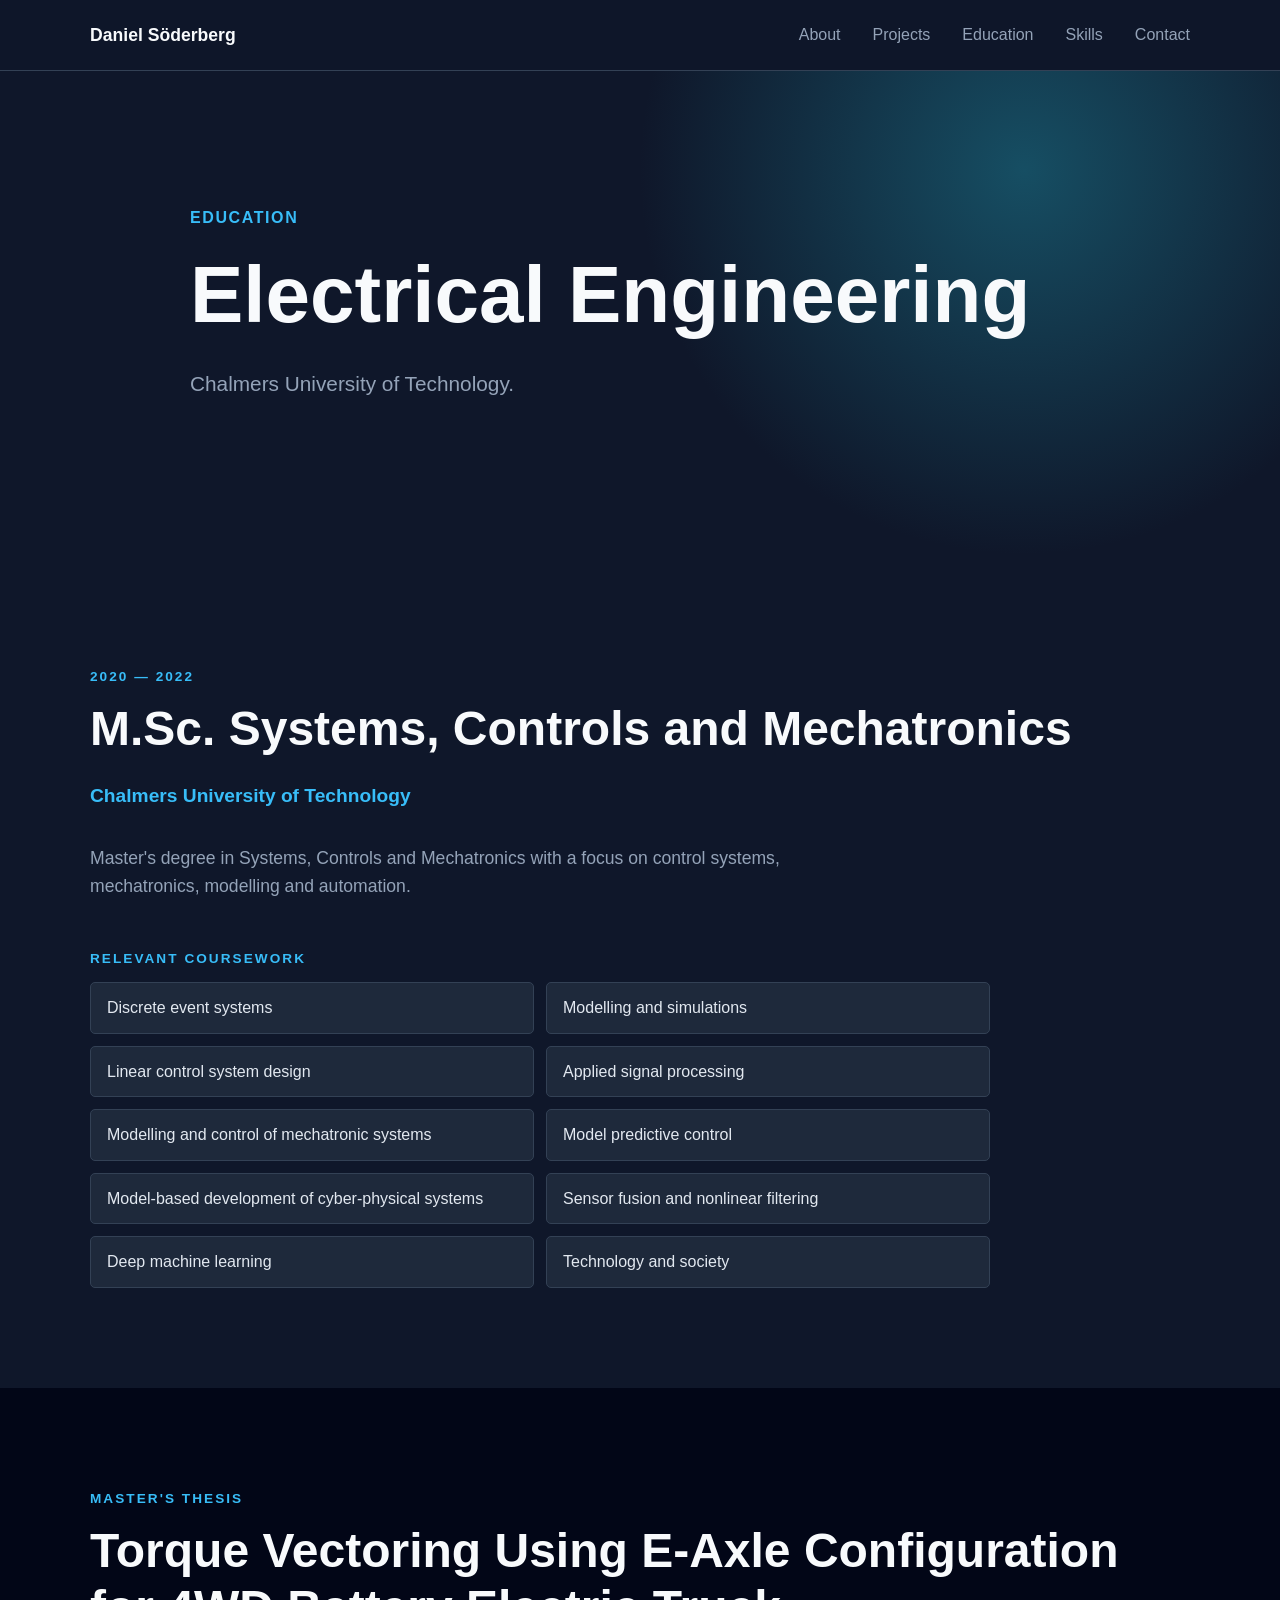
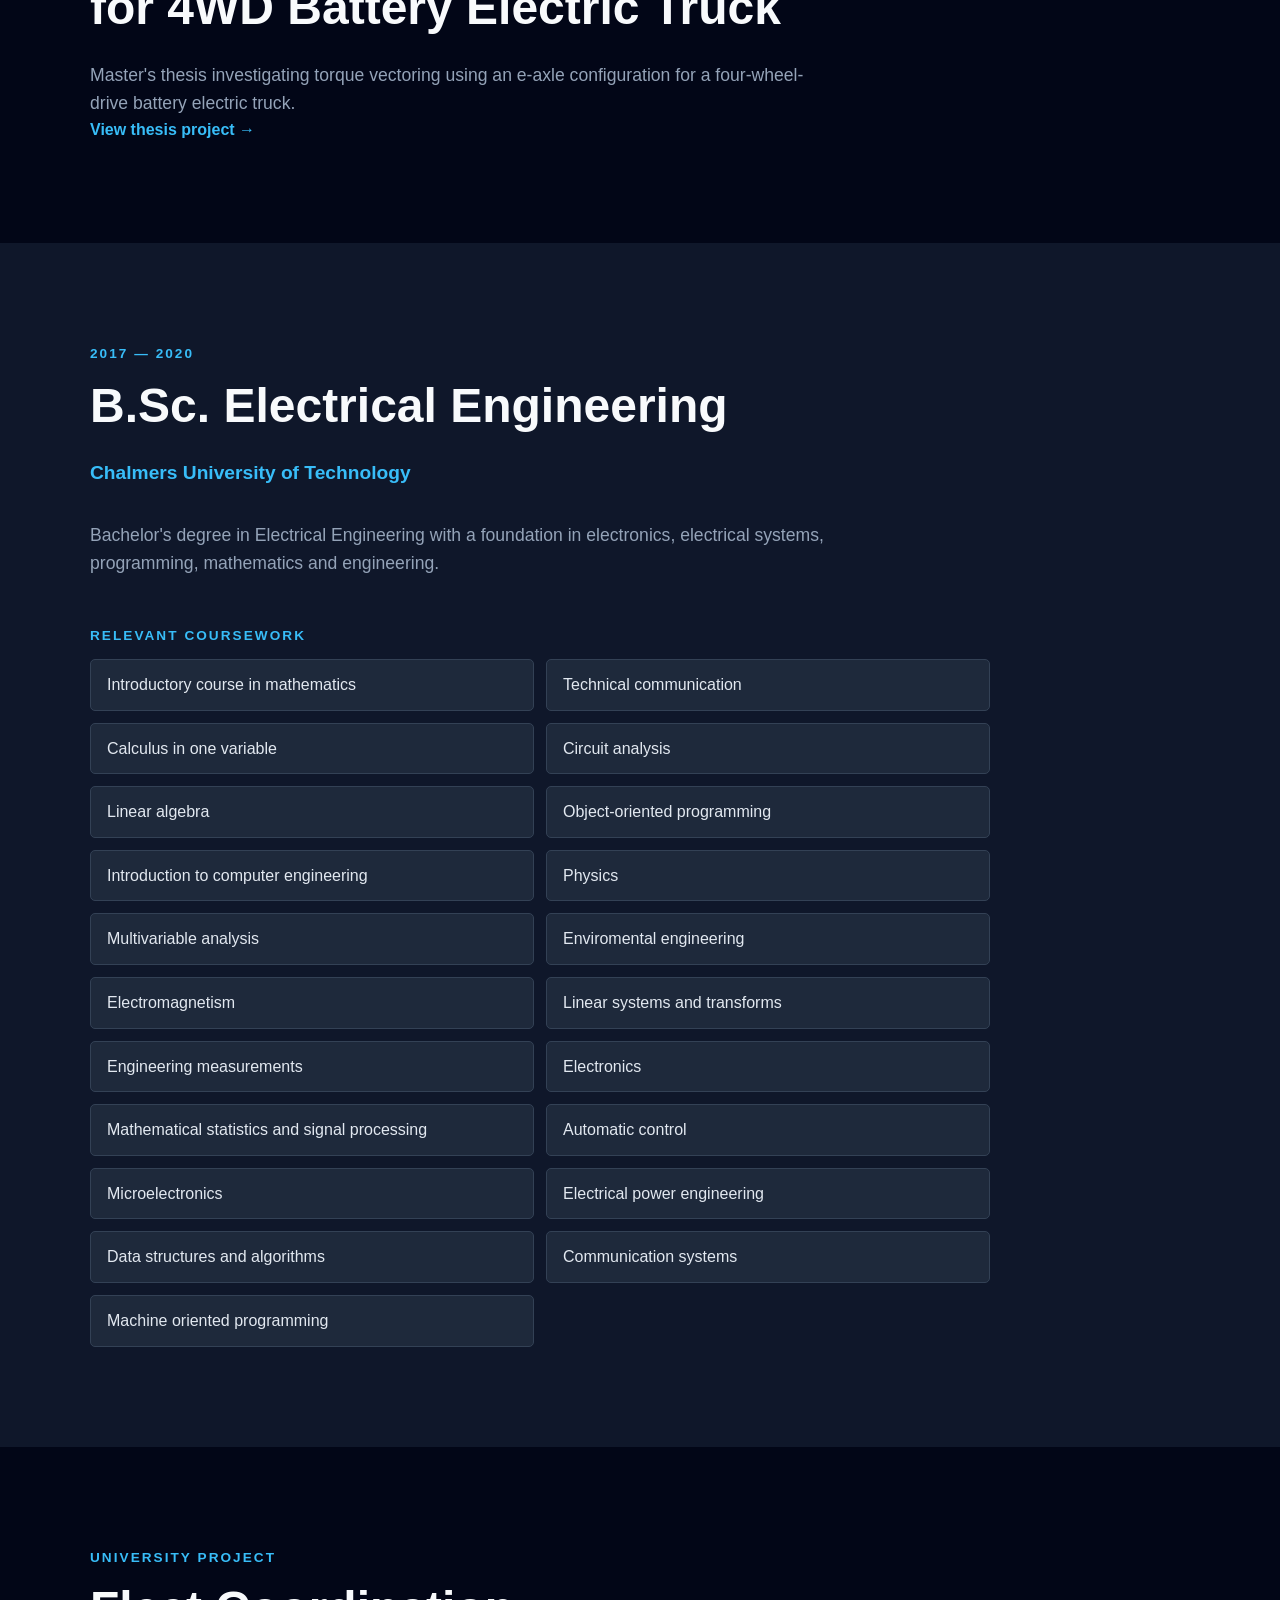
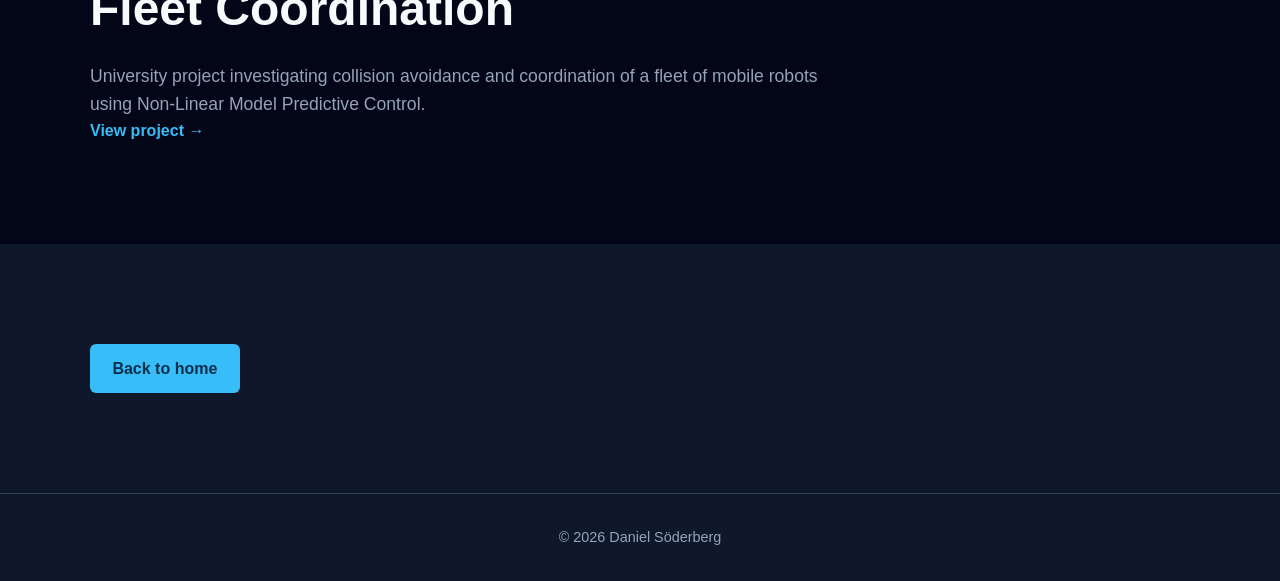
==== education/index.html @ ce2c52f7 "Added education" ====
<!DOCTYPE html>
<html lang="en">

<head>

    <meta charset="UTF-8">

    <meta
        name="viewport"
        content="width=device-width, initial-scale=1.0"
    >

    <title>Education | Daniel Söderberg</title>

    <meta
        name="description"
        content="Education and relevant coursework of Daniel Söderberg."
    >

    <link
        rel="stylesheet"
        href="../css/style.css"
    >

</head>


<body>

    <!-- Navigation -->

    <header class="site-header">

        <nav class="navbar container">

            <a href="../" class="logo">
                Daniel Söderberg
            </a>

            <ul class="nav-links">

                <li>
                    <a href="../#about">
                        About
                    </a>
                </li>

                <li>
                    <a href="../#projects">
                        Projects
                    </a>
                </li>

                <li>
                    <a href="../#education">
                        Education
                    </a>
                </li>

                <li>
                    <a href="../#skills">
                        Skills
                    </a>
                </li>

                <li>
                    <a href="../#contact">
                        Contact
                    </a>
                </li>

            </ul>

        </nav>

    </header>


    <main>

        <!-- Education Header -->

        <section class="hero project-hero">

            <div class="container hero-content">

                <p class="eyebrow">
                    Education
                </p>

                <h1>
                    Electrical Engineering
                </h1>

                <p class="hero-description">
                    Chalmers University of Technology.
                </p>

            </div>

        </section>


        <!-- Master's Degree -->

        <section class="section">

            <div class="container">

                <p class="section-label">
                    2020 — 2022
                </p>

                <h2>
                    M.Sc. Systems, Controls and Mechatronics
                </h2>

                <p class="education-school-large">
                    Chalmers University of Technology
                </p>

                <div class="education-description">

                    <p>
                        Master's degree in Systems, Controls and
                        Mechatronics with a focus on control systems,
                        mechatronics, modelling and automation.
                    </p>

                </div>


                <div class="course-section">

                    <p class="section-label">
                        Relevant coursework
                    </p>

                    <ul class="course-list">

                        <li>Discrete event systems</li>
                        <li>Modelling and simulations</li>
                        <li>Linear control system design</li>
                        <li>Applied signal processing</li>
                        <li>Modelling and control of mechatronic systems</li>
                        <li>Model predictive control</li>
                        <li>Model-based development of cyber-physical systems</li>
                        <li>Sensor fusion and nonlinear filtering</li>
                        <li>Deep machine learning</li>
                        <li>Technology and society</li>

                    </ul>

                </div>

            </div>

        </section>


        <!-- Master's Thesis -->

        <section class="section section-dark">

            <div class="container">

                <p class="section-label">
                    Master's Thesis
                </p>

                <h2>
                    Torque Vectoring Using E-Axle Configuration
                    for 4WD Battery Electric Truck
                </h2>

                <div class="about-content">

                    <p>
                        Master's thesis investigating torque vectoring
                        using an e-axle configuration for a four-wheel-drive
                        battery electric truck.
                    </p>

                </div>

                <a
                    href="../projects/master-thesis/"
                    class="project-link"
                >
                    View thesis project →
                </a>

            </div>

        </section>


        <!-- Bachelor's Degree -->

        <section class="section">

            <div class="container">

                <p class="section-label">
                    2017 — 2020
                </p>

                <h2>
                    B.Sc. Electrical Engineering
                </h2>

                <p class="education-school-large">
                    Chalmers University of Technology
                </p>

                <div class="education-description">

                    <p>
                        Bachelor's degree in Electrical Engineering with
                        a foundation in electronics, electrical systems,
                        programming, mathematics and engineering.
                    </p>

                </div>


                <div class="course-section">

                    <p class="section-label">
                        Relevant coursework
                    </p>

                    <ul class="course-list">

                        <li>Introductory course in mathematics</li>
                        <li>Technical communication</li>
                        <li>Calculus in one variable</li>
                        <li>Circuit analysis</li>
                        <li>Linear algebra</li>
                        <li>Object-oriented programming</li>
                        <li>Introduction to computer engineering</li>
                        <li>Physics</li>
                        <li>Multivariable analysis</li>
                        <li>Enviromental engineering</li>
                        <li>Electromagnetism</li>
                        <li>Linear systems and transforms</li>
                        <li>Engineering measurements</li>
                        <li>Electronics</li>
                        <li>Mathematical statistics and signal processing</li>
                        <li>Automatic control</li>
                        <li>Microelectronics</li>
                        <li>Electrical power engineering</li>
                        <li>Data structures and algorithms</li>
                        <li>Communication systems</li>
                        <li>Machine oriented programming</li>

                    </ul>

                </div>

            </div>

        </section>


        <!-- University Project -->

        <section class="section section-dark">

            <div class="container">

                <p class="section-label">
                    University Project
                </p>

                <h2>
                    Fleet Coordination
                </h2>

                <div class="about-content">

                    <p>
                        University project investigating collision
                        avoidance and coordination of a fleet of mobile
                        robots using Non-Linear Model Predictive Control.
                    </p>

                </div>

                <a
                    href="../projects/university-project/"
                    class="project-link"
                >
                    View project →
                </a>

            </div>

        </section>


        <!-- Back to Home -->

        <section class="section">

            <div class="container">

                <a
                    href="../"
                    class="button button-primary"
                >
                    Back to home
                </a>

            </div>

        </section>

    </main>


    <!-- Footer -->

    <footer class="site-footer">

        <div class="container">

            <p>
                © 2026 Daniel Söderberg
            </p>

        </div>

    </footer>


    <script src="../js/main.js"></script>

</body>

</html>
---- css/style.css ----
/* =========================================================
   Base
   ========================================================= */

:root {
    --color-background: #0f172a;
    --color-background-dark: #020617;

    --color-surface: #1e293b;
    --color-border: #334155;

    --color-text: #e2e8f0;
    --color-text-muted: #94a3b8;

    --color-accent: #38bdf8;
    --color-accent-hover: #7dd3fc;

    --max-width: 1100px;
}


* {
    margin: 0;
    padding: 0;
    box-sizing: border-box;
}


html {
    scroll-behavior: smooth;
}


body {
    font-family:
        -apple-system,
        BlinkMacSystemFont,
        "Segoe UI",
        Roboto,
        Helvetica,
        Arial,
        sans-serif;

    line-height: 1.6;

    color: var(--color-text);
    background: var(--color-background);
}


a {
    color: inherit;
    text-decoration: none;
}


img {
    max-width: 100%;
    display: block;
}


.container {
    width: min(90%, var(--max-width));
    margin: 0 auto;
}


/* =========================================================
   Typography
   ========================================================= */

h1,
h2,
h3 {
    line-height: 1.2;
    color: #f8fafc;
}


h1 {
    font-size: clamp(2.8rem, 7vw, 5rem);
}


h2 {
    font-size: clamp(2rem, 4vw, 3rem);
    margin-bottom: 1.5rem;
}


h3 {
    font-size: 1.6rem;
}


p {
    color: var(--color-text-muted);
}


.section-label {
    margin-bottom: 0.75rem;

    color: var(--color-accent);

    font-size: 0.85rem;
    font-weight: 700;

    text-transform: uppercase;
    letter-spacing: 0.15em;
}


.section-intro {
    max-width: 650px;
    margin-bottom: 3rem;
}


/* =========================================================
   Navigation
   ========================================================= */

.site-header {
    position: sticky;
    top: 0;
    z-index: 100;

    background: rgba(15, 23, 42, 0.9);

    border-bottom: 1px solid var(--color-border);

    backdrop-filter: blur(10px);
}


.navbar {
    min-height: 70px;

    display: flex;
    align-items: center;
    justify-content: space-between;
}


.logo {
    color: #f8fafc;

    font-size: 1.1rem;
    font-weight: 700;
}


.nav-links {
    display: flex;
    gap: 2rem;

    list-style: none;
}


.nav-links a {
    color: var(--color-text-muted);

    transition: color 0.2s ease;
}


.nav-links a:hover {
    color: var(--color-accent);
}


/* =========================================================
   Hero
   ========================================================= */

.hero {
    min-height: 85vh;

    display: flex;
    align-items: center;

    background:
        radial-gradient(
            circle at 80% 20%,
            #164e63 0%,
            transparent 35%
        );
}


.hero-content {
    max-width: 800px;
}


.eyebrow {
    margin-bottom: 1rem;

    color: var(--color-accent);

    font-weight: 700;
    letter-spacing: 0.1em;
    text-transform: uppercase;
}


.hero h1 {
    margin-bottom: 1.5rem;
}


.hero h1 span {
    color: var(--color-accent);
}


.hero-description {
    max-width: 700px;

    margin-bottom: 2rem;

    font-size: 1.3rem;
}


/* =========================================================
   Project Hero
   ========================================================= */

.project-hero {
    min-height: 55vh;
}


.project-hero .hero-content {
    max-width: 900px;
}


/* =========================================================
   Project Image
   ========================================================= */

.project-image-section {
    padding: 0 0 80px;

    background: var(--color-background);
}


.project-image-wrapper {
    overflow: hidden;

    border: 1px solid var(--color-border);
    border-radius: 12px;

    background: var(--color-surface);

    box-shadow:
        0 25px 50px rgba(0, 0, 0, 0.25);
}


.project-image {
    width: 100%;
    height: auto;
}


/* =========================================================
   Project Resources
   ========================================================= */

.project-resources {
    padding: 80px 0;

    background: var(--color-background-dark);

    border-top: 1px solid var(--color-border);
    border-bottom: 1px solid var(--color-border);
}


.resources-content {
    display: flex;
    align-items: center;
    justify-content: space-between;

    gap: 3rem;
}


.resources-content h2 {
    margin-bottom: 1rem;
}


.resources-content > div:first-child {
    max-width: 600px;
}


.resources-content .hero-buttons {
    flex-shrink: 0;
}


/* =========================================================
   Buttons
   ========================================================= */

.hero-buttons {
    display: flex;
    gap: 1rem;
    flex-wrap: wrap;
}


.button {
    display: inline-block;

    padding: 0.75rem 1.4rem;

    border-radius: 6px;

    font-weight: 700;

    transition:
        transform 0.2s ease,
        background 0.2s ease,
        border-color 0.2s ease,
        color 0.2s ease;
}


.button:hover {
    transform: translateY(-2px);
}


.button-primary {
    color: #082f49;
    background: var(--color-accent);
}


.button-primary:hover {
    background: var(--color-accent-hover);
}


.button-secondary {
    border: 1px solid var(--color-border);
}


.button-secondary:hover {
    border-color: var(--color-accent);
    color: var(--color-accent);
}


/* =========================================================
   Sections
   ========================================================= */

.section {
    padding: 100px 0;
}


.section-dark {
    background: var(--color-background-dark);
}


/* =========================================================
   About
   ========================================================= */

.about-content {
    max-width: 750px;
}


.about-content p {
    margin-bottom: 1rem;

    font-size: 1.1rem;
}


.about-content p:last-child {
    margin-bottom: 0;
}


/* =========================================================
   Projects
   ========================================================= */

.project-card {
    max-width: 800px;

    padding: 2.5rem;

    background: var(--color-surface);

    border: 1px solid var(--color-border);
    border-radius: 10px;

    transition:
        transform 0.2s ease,
        border-color 0.2s ease;
}

.project-card + .project-card {
    margin-top: 1.5rem;
}


.project-card:hover {
    transform: translateY(-4px);

    border-color: var(--color-accent);
}


.project-number {
    margin-bottom: 0.5rem;

    color: var(--color-accent);

    font-family: monospace;
    font-weight: 700;
}


.project-card h3 {
    margin-bottom: 1rem;
}


.project-card p {
    max-width: 700px;

    margin-bottom: 1.5rem;
}


.project-link {
    color: var(--color-accent);

    font-weight: 700;
}


.project-link:hover {
    text-decoration: underline;
}

/* =========================================================
   Education
   ========================================================= */

.education-preview {
    display: grid;
    grid-template-columns: repeat(2, 1fr);

    gap: 1.5rem;

    max-width: 900px;

    margin-bottom: 2rem;
}


.education-card {
    padding: 2rem;

    background: var(--color-surface);

    border: 1px solid var(--color-border);
    border-radius: 10px;

    transition:
        transform 0.2s ease,
        border-color 0.2s ease;
}


.education-card:hover {
    transform: translateY(-4px);

    border-color: var(--color-accent);
}


.education-period {
    margin-bottom: 0.75rem;

    color: var(--color-accent);

    font-family: monospace;
    font-weight: 700;
}


.education-card h3 {
    margin-bottom: 0.75rem;
}


.education-school {
    color: var(--color-text-muted);
}


.education-link {
    display: inline-block;
}


.education-school-large {
    margin-bottom: 2rem;

    color: var(--color-accent);

    font-size: 1.2rem;
    font-weight: 600;
}


.education-description {
    max-width: 750px;

    margin-bottom: 3rem;
}


.education-description p {
    font-size: 1.1rem;
}


.course-section {
    max-width: 900px;
}


.course-list {
    display: grid;

    grid-template-columns: repeat(2, 1fr);

    gap: 0.75rem;

    list-style: none;
}


.course-list li {
    padding: 0.75rem 1rem;

    background: var(--color-surface);

    border: 1px solid var(--color-border);
    border-radius: 5px;

    color: var(--color-text);
}


/* =========================================================
   Responsive Education
   ========================================================= */

@media (max-width: 700px) {

    .education-preview {
        grid-template-columns: 1fr;
    }


    .course-list {
        grid-template-columns: 1fr;
    }

}



/* =========================================================
   Skills
   ========================================================= */

.skill-list {
    display: flex;
    flex-wrap: wrap;

    gap: 0.75rem;

    list-style: none;
}


.skill-list li {
    padding: 0.5rem 1rem;

    background: var(--color-surface);

    border: 1px solid var(--color-border);
    border-radius: 5px;

    color: var(--color-text);
}


/* =========================================================
   Contact
   ========================================================= */

.contact {
    text-align: center;
}


.contact p {
    margin-bottom: 2rem;
}


/* =========================================================
   Footer
   ========================================================= */

.site-footer {
    padding: 2rem 0;

    text-align: center;

    border-top: 1px solid var(--color-border);
}


.site-footer p {
    font-size: 0.9rem;
}


/* =========================================================
   Responsive
   ========================================================= */

@media (max-width: 700px) {

    .navbar {
        flex-direction: column;

        gap: 0.75rem;

        padding: 1rem 0;
    }


    .nav-links {
        gap: 1rem;

        font-size: 0.9rem;
    }


    .hero {
        min-height: 75vh;
    }


    .project-hero {
        min-height: 60vh;
    }


    .project-image-section {
        padding-bottom: 50px;
    }


    .project-resources {
        padding: 60px 0;
    }


    .resources-content {
        flex-direction: column;

        align-items: flex-start;

        gap: 2rem;
    }


    .section {
        padding: 70px 0;
    }


    .project-card {
        padding: 1.5rem;
    }

}
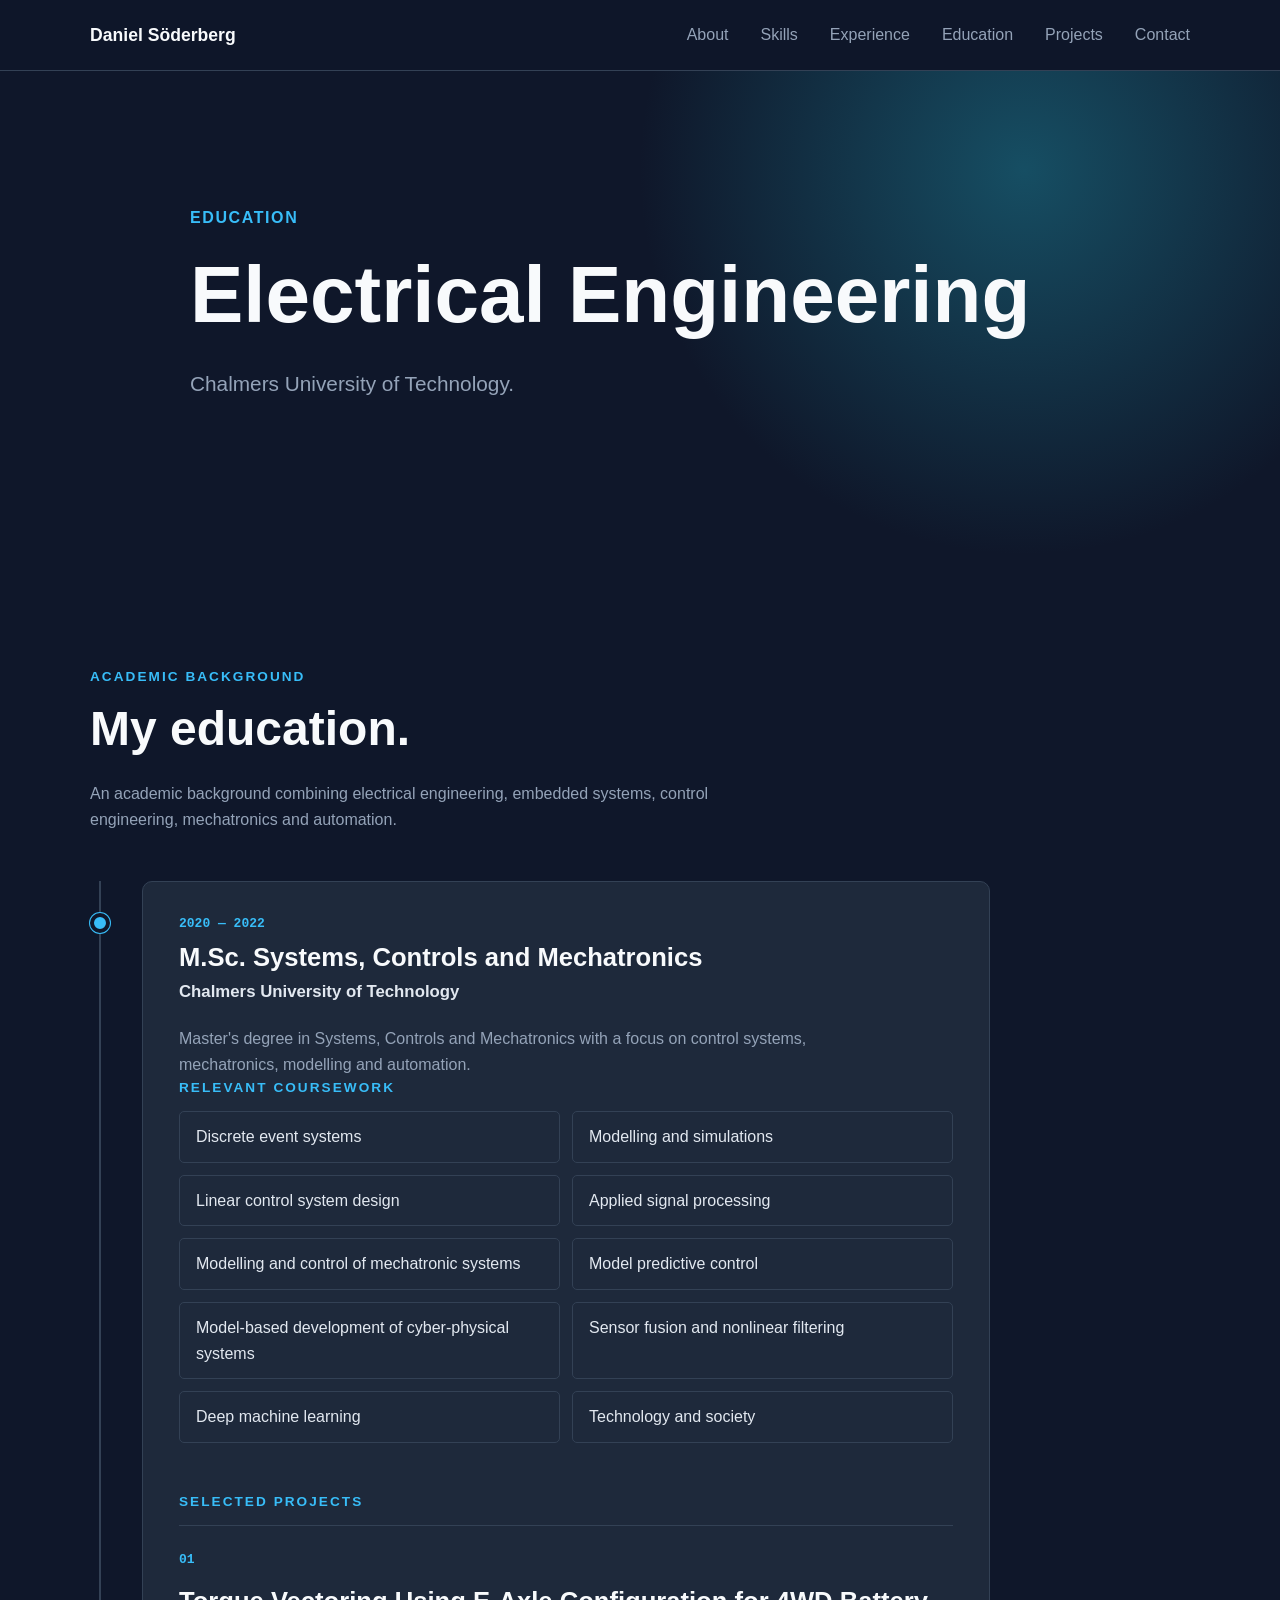
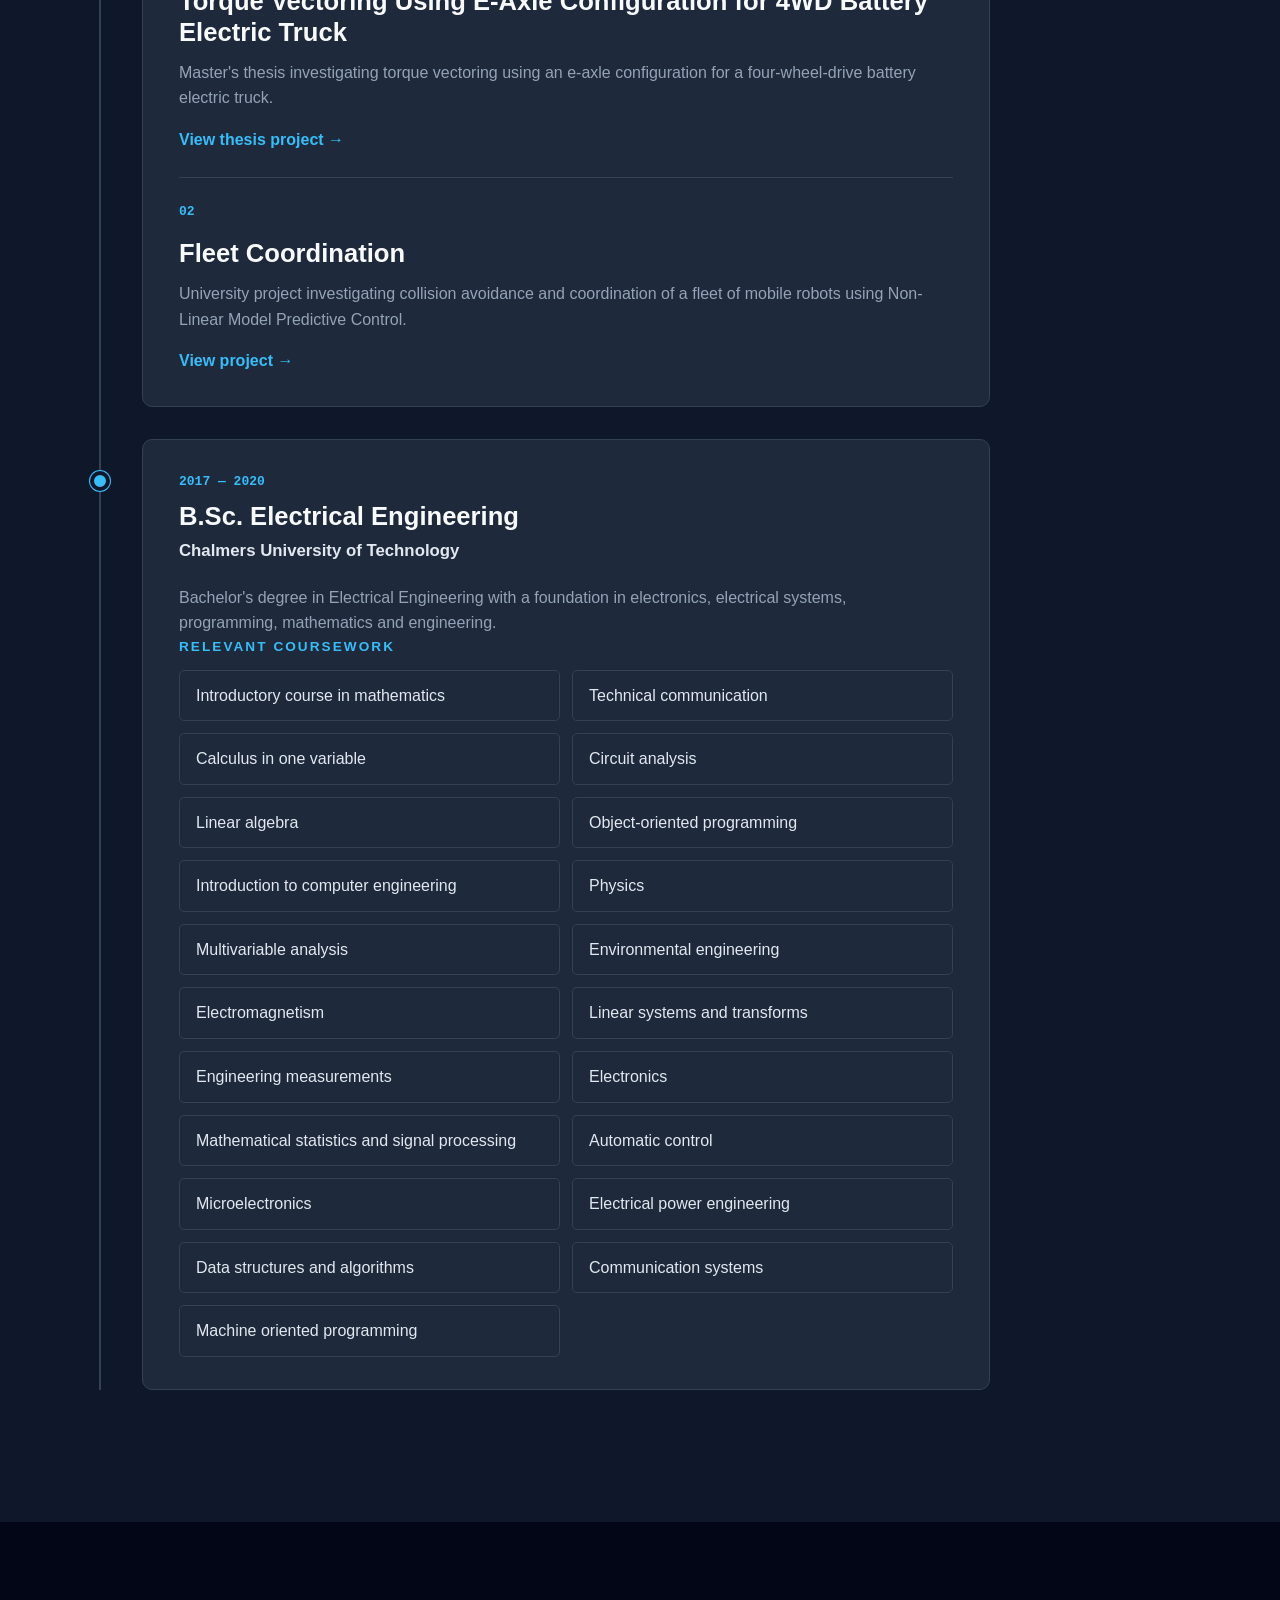
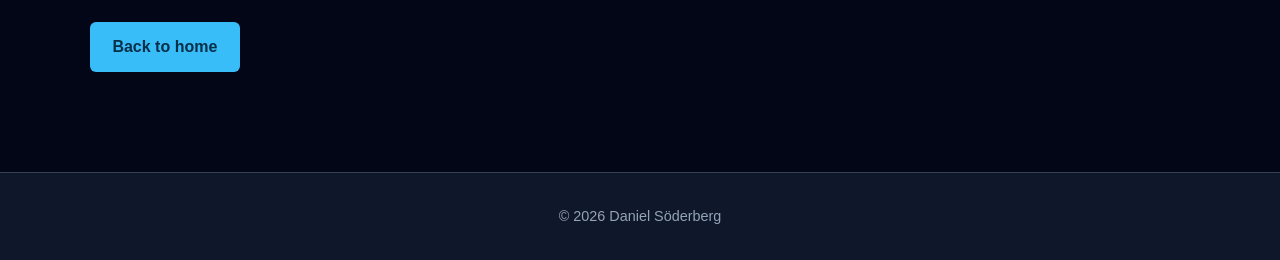
==== commit a516d32f: "Update structure" ====
--- a/education/index.html
+++ b/education/index.html
@@ -46,20 +46,26 @@
                 </li>
 
                 <li>
+                    <a href="../#skills">
+                        Skills
+                    </a>
+                </li>
+
+                <li>
+                    <a href="../#experience">
+                        Experience
+                    </a>
+                </li>
+
+                <li>
+                    <a href="../#education">
+                        Education
+                    </a>
+                </li>
+
+                <li>
                     <a href="../#projects">
                         Projects
-                    </a>
-                </li>
-
-                <li>
-                    <a href="../#education">
-                        Education
-                    </a>
-                </li>
-
-                <li>
-                    <a href="../#skills">
-                        Skills
                     </a>
                 </li>
 
@@ -101,207 +107,357 @@
         </section>
 
 
-        <!-- Master's Degree -->
+        <!-- Education Timeline -->
 
         <section class="section">
 
             <div class="container">
 
                 <p class="section-label">
-                    2020 — 2022
+                    Academic Background
                 </p>
 
                 <h2>
-                    M.Sc. Systems, Controls and Mechatronics
+                    My education.
                 </h2>
 
-                <p class="education-school-large">
-                    Chalmers University of Technology
+                <p class="section-intro">
+                    An academic background combining electrical engineering,
+                    embedded systems, control engineering, mechatronics and
+                    automation.
                 </p>
 
-                <div class="education-description">
-
-                    <p>
-                        Master's degree in Systems, Controls and
-                        Mechatronics with a focus on control systems,
-                        mechatronics, modelling and automation.
-                    </p>
+
+                <div class="education-timeline">
+
+
+                    <!-- Master's Degree -->
+
+                    <article class="education-item">
+
+                        <div class="education-marker">
+                            <span></span>
+                        </div>
+
+                        <div class="education-card">
+
+                            <div class="education-top">
+
+                                <div>
+
+                                    <p class="education-period">
+                                        2020 — 2022
+                                    </p>
+
+                                    <h3>
+                                        M.Sc. Systems, Controls and Mechatronics
+                                    </h3>
+
+                                    <p class="education-school">
+                                        Chalmers University of Technology
+                                    </p>
+
+                                </div>
+
+                            </div>
+
+
+                            <div class="education-description">
+
+                                <p>
+                                    Master's degree in Systems, Controls and
+                                    Mechatronics with a focus on control
+                                    systems, mechatronics, modelling and
+                                    automation.
+                                </p>
+
+                            </div>
+
+
+                            <!-- Master's Coursework -->
+
+                            <div class="course-section">
+
+                                <p class="section-label">
+                                    Relevant coursework
+                                </p>
+
+                                <ul class="course-list">
+
+                                    <li>
+                                        Discrete event systems
+                                    </li>
+
+                                    <li>
+                                        Modelling and simulations
+                                    </li>
+
+                                    <li>
+                                        Linear control system design
+                                    </li>
+
+                                    <li>
+                                        Applied signal processing
+                                    </li>
+
+                                    <li>
+                                        Modelling and control of mechatronic systems
+                                    </li>
+
+                                    <li>
+                                        Model predictive control
+                                    </li>
+
+                                    <li>
+                                        Model-based development of cyber-physical systems
+                                    </li>
+
+                                    <li>
+                                        Sensor fusion and nonlinear filtering
+                                    </li>
+
+                                    <li>
+                                        Deep machine learning
+                                    </li>
+
+                                    <li>
+                                        Technology and society
+                                    </li>
+
+                                </ul>
+
+                            </div>
+
+
+                            <!-- Master's Projects -->
+
+                            <div class="education-projects">
+
+                                <p class="section-label">
+                                    Selected projects
+                                </p>
+
+
+                                <!-- Master's Thesis -->
+
+                                <article class="education-project">
+
+                                    <p class="project-number">
+                                        01
+                                    </p>
+
+                                    <h3>
+                                        Torque Vectoring Using E-Axle Configuration
+                                        for 4WD Battery Electric Truck
+                                    </h3>
+
+                                    <p>
+                                        Master's thesis investigating torque
+                                        vectoring using an e-axle configuration
+                                        for a four-wheel-drive battery electric
+                                        truck.
+                                    </p>
+
+                                    <a
+                                        href="../projects/master-thesis/"
+                                        class="project-link"
+                                    >
+                                        View thesis project →
+                                    </a>
+
+                                </article>
+
+
+                                <!-- Fleet Coordination -->
+
+                                <article class="education-project">
+
+                                    <p class="project-number">
+                                        02
+                                    </p>
+
+                                    <h3>
+                                        Fleet Coordination
+                                    </h3>
+
+                                    <p>
+                                        University project investigating
+                                        collision avoidance and coordination
+                                        of a fleet of mobile robots using
+                                        Non-Linear Model Predictive Control.
+                                    </p>
+
+                                    <a
+                                        href="../projects/university-project/"
+                                        class="project-link"
+                                    >
+                                        View project →
+                                    </a>
+
+                                </article>
+
+                            </div>
+
+                        </div>
+
+                    </article>
+
+
+                    <!-- Bachelor's Degree -->
+
+                    <article class="education-item">
+
+                        <div class="education-marker">
+                            <span></span>
+                        </div>
+
+                        <div class="education-card">
+
+                            <div class="education-top">
+
+                                <div>
+
+                                    <p class="education-period">
+                                        2017 — 2020
+                                    </p>
+
+                                    <h3>
+                                        B.Sc. Electrical Engineering
+                                    </h3>
+
+                                    <p class="education-school">
+                                        Chalmers University of Technology
+                                    </p>
+
+                                </div>
+
+                            </div>
+
+
+                            <div class="education-description">
+
+                                <p>
+                                    Bachelor's degree in Electrical
+                                    Engineering with a foundation in
+                                    electronics, electrical systems,
+                                    programming, mathematics and engineering.
+                                </p>
+
+                            </div>
+
+
+                            <!-- Bachelor's Coursework -->
+
+                            <div class="course-section">
+
+                                <p class="section-label">
+                                    Relevant coursework
+                                </p>
+
+                                <ul class="course-list">
+
+                                    <li>
+                                        Introductory course in mathematics
+                                    </li>
+
+                                    <li>
+                                        Technical communication
+                                    </li>
+
+                                    <li>
+                                        Calculus in one variable
+                                    </li>
+
+                                    <li>
+                                        Circuit analysis
+                                    </li>
+
+                                    <li>
+                                        Linear algebra
+                                    </li>
+
+                                    <li>
+                                        Object-oriented programming
+                                    </li>
+
+                                    <li>
+                                        Introduction to computer engineering
+                                    </li>
+
+                                    <li>
+                                        Physics
+                                    </li>
+
+                                    <li>
+                                        Multivariable analysis
+                                    </li>
+
+                                    <li>
+                                        Environmental engineering
+                                    </li>
+
+                                    <li>
+                                        Electromagnetism
+                                    </li>
+
+                                    <li>
+                                        Linear systems and transforms
+                                    </li>
+
+                                    <li>
+                                        Engineering measurements
+                                    </li>
+
+                                    <li>
+                                        Electronics
+                                    </li>
+
+                                    <li>
+                                        Mathematical statistics and signal processing
+                                    </li>
+
+                                    <li>
+                                        Automatic control
+                                    </li>
+
+                                    <li>
+                                        Microelectronics
+                                    </li>
+
+                                    <li>
+                                        Electrical power engineering
+                                    </li>
+
+                                    <li>
+                                        Data structures and algorithms
+                                    </li>
+
+                                    <li>
+                                        Communication systems
+                                    </li>
+
+                                    <li>
+                                        Machine oriented programming
+                                    </li>
+
+                                </ul>
+
+                            </div>
+
+                        </div>
+
+                    </article>
 
                 </div>
 
-
-                <div class="course-section">
-
-                    <p class="section-label">
-                        Relevant coursework
-                    </p>
-
-                    <ul class="course-list">
-
-                        <li>Discrete event systems</li>
-                        <li>Modelling and simulations</li>
-                        <li>Linear control system design</li>
-                        <li>Applied signal processing</li>
-                        <li>Modelling and control of mechatronic systems</li>
-                        <li>Model predictive control</li>
-                        <li>Model-based development of cyber-physical systems</li>
-                        <li>Sensor fusion and nonlinear filtering</li>
-                        <li>Deep machine learning</li>
-                        <li>Technology and society</li>
-
-                    </ul>
-
-                </div>
-
             </div>
 
         </section>
 
 
-        <!-- Master's Thesis -->
+        <!-- Back to Home -->
 
         <section class="section section-dark">
-
-            <div class="container">
-
-                <p class="section-label">
-                    Master's Thesis
-                </p>
-
-                <h2>
-                    Torque Vectoring Using E-Axle Configuration
-                    for 4WD Battery Electric Truck
-                </h2>
-
-                <div class="about-content">
-
-                    <p>
-                        Master's thesis investigating torque vectoring
-                        using an e-axle configuration for a four-wheel-drive
-                        battery electric truck.
-                    </p>
-
-                </div>
-
-                <a
-                    href="../projects/master-thesis/"
-                    class="project-link"
-                >
-                    View thesis project →
-                </a>
-
-            </div>
-
-        </section>
-
-
-        <!-- Bachelor's Degree -->
-
-        <section class="section">
-
-            <div class="container">
-
-                <p class="section-label">
-                    2017 — 2020
-                </p>
-
-                <h2>
-                    B.Sc. Electrical Engineering
-                </h2>
-
-                <p class="education-school-large">
-                    Chalmers University of Technology
-                </p>
-
-                <div class="education-description">
-
-                    <p>
-                        Bachelor's degree in Electrical Engineering with
-                        a foundation in electronics, electrical systems,
-                        programming, mathematics and engineering.
-                    </p>
-
-                </div>
-
-
-                <div class="course-section">
-
-                    <p class="section-label">
-                        Relevant coursework
-                    </p>
-
-                    <ul class="course-list">
-
-                        <li>Introductory course in mathematics</li>
-                        <li>Technical communication</li>
-                        <li>Calculus in one variable</li>
-                        <li>Circuit analysis</li>
-                        <li>Linear algebra</li>
-                        <li>Object-oriented programming</li>
-                        <li>Introduction to computer engineering</li>
-                        <li>Physics</li>
-                        <li>Multivariable analysis</li>
-                        <li>Enviromental engineering</li>
-                        <li>Electromagnetism</li>
-                        <li>Linear systems and transforms</li>
-                        <li>Engineering measurements</li>
-                        <li>Electronics</li>
-                        <li>Mathematical statistics and signal processing</li>
-                        <li>Automatic control</li>
-                        <li>Microelectronics</li>
-                        <li>Electrical power engineering</li>
-                        <li>Data structures and algorithms</li>
-                        <li>Communication systems</li>
-                        <li>Machine oriented programming</li>
-
-                    </ul>
-
-                </div>
-
-            </div>
-
-        </section>
-
-
-        <!-- University Project -->
-
-        <section class="section section-dark">
-
-            <div class="container">
-
-                <p class="section-label">
-                    University Project
-                </p>
-
-                <h2>
-                    Fleet Coordination
-                </h2>
-
-                <div class="about-content">
-
-                    <p>
-                        University project investigating collision
-                        avoidance and coordination of a fleet of mobile
-                        robots using Non-Linear Model Predictive Control.
-                    </p>
-
-                </div>
-
-                <a
-                    href="../projects/university-project/"
-                    class="project-link"
-                >
-                    View project →
-                </a>
-
-            </div>
-
-        </section>
-
-
-        <!-- Back to Home -->
-
-        <section class="section">
 
             <div class="container">
 
--- a/css/style.css
+++ b/css/style.css
@@ -417,6 +417,7 @@
         border-color 0.2s ease;
 }
 
+
 .project-card + .project-card {
     margin-top: 1.5rem;
 }
@@ -462,24 +463,82 @@
     text-decoration: underline;
 }
 
-/* =========================================================
-   Education
-   ========================================================= */
-
-.education-preview {
+
+/* =========================================================
+   Experience Timeline
+   ========================================================= */
+
+.experience-timeline {
+    position: relative;
+
+    max-width: 900px;
+
+    margin-top: 3rem;
+}
+
+
+.experience-timeline::before {
+    content: "";
+
+    position: absolute;
+
+    top: 0;
+    bottom: 0;
+    left: 9px;
+
+    width: 2px;
+
+    background: var(--color-border);
+}
+
+
+.experience-item {
+    position: relative;
+
     display: grid;
-    grid-template-columns: repeat(2, 1fr);
-
-    gap: 1.5rem;
-
-    max-width: 900px;
-
-    margin-bottom: 2rem;
-}
-
-
-.education-card {
-    padding: 2rem;
+
+    grid-template-columns: 20px 1fr;
+
+    gap: 2rem;
+
+    padding-bottom: 2rem;
+}
+
+
+.experience-item:last-child {
+    padding-bottom: 0;
+}
+
+
+.experience-marker {
+    position: relative;
+
+    z-index: 2;
+
+    display: flex;
+
+    justify-content: center;
+}
+
+
+.experience-marker span {
+    width: 20px;
+    height: 20px;
+
+    margin-top: 2rem;
+
+    border: 4px solid var(--color-background-dark);
+    border-radius: 50%;
+
+    background: var(--color-accent);
+
+    box-shadow:
+        0 0 0 1px var(--color-accent);
+}
+
+
+.experience-card {
+    padding: 2rem 2.25rem;
 
     background: var(--color-surface);
 
@@ -492,6 +551,169 @@
 }
 
 
+.experience-card:hover {
+    transform: translateY(-4px);
+
+    border-color: var(--color-accent);
+}
+
+
+.experience-top {
+    display: flex;
+
+    align-items: flex-start;
+    justify-content: space-between;
+
+    gap: 2rem;
+
+    margin-bottom: 1.5rem;
+}
+
+
+.experience-period {
+    margin-bottom: 0.5rem;
+
+    color: var(--color-accent);
+
+    font-family: monospace;
+    font-weight: 700;
+}
+
+
+.experience-card h3 {
+    margin-bottom: 0.4rem;
+}
+
+
+.experience-company {
+    color: var(--color-text);
+
+    font-size: 1.05rem;
+    font-weight: 600;
+}
+
+
+.experience-location {
+    flex-shrink: 0;
+
+    color: var(--color-text-muted);
+
+    font-size: 0.95rem;
+}
+
+
+.experience-list {
+    display: flex;
+
+    flex-direction: column;
+
+    gap: 0.75rem;
+
+    padding-left: 1.2rem;
+
+    color: var(--color-text-muted);
+}
+
+
+.experience-list li {
+    padding-left: 0.3rem;
+}
+
+
+.experience-list li::marker {
+    color: var(--color-accent);
+}
+
+
+/* =========================================================
+   Education Timeline
+   ========================================================= */
+
+.education-timeline {
+    position: relative;
+
+    max-width: 900px;
+
+    margin-top: 3rem;
+
+    margin-bottom: 2rem;
+}
+
+
+.education-timeline::before {
+    content: "";
+
+    position: absolute;
+
+    top: 0;
+    bottom: 0;
+    left: 9px;
+
+    width: 2px;
+
+    background: var(--color-border);
+}
+
+
+.education-item {
+    position: relative;
+
+    display: grid;
+
+    grid-template-columns: 20px 1fr;
+
+    gap: 2rem;
+
+    padding-bottom: 2rem;
+}
+
+
+.education-item:last-child {
+    padding-bottom: 0;
+}
+
+
+.education-marker {
+    position: relative;
+
+    z-index: 2;
+
+    display: flex;
+
+    justify-content: center;
+}
+
+
+.education-marker span {
+    width: 20px;
+    height: 20px;
+
+    margin-top: 2rem;
+
+    border: 4px solid var(--color-background);
+    border-radius: 50%;
+
+    background: var(--color-accent);
+
+    box-shadow:
+        0 0 0 1px var(--color-accent);
+}
+
+
+.education-card {
+    padding: 2rem 2.25rem;
+
+    background: var(--color-surface);
+
+    border: 1px solid var(--color-border);
+    border-radius: 10px;
+
+    transition:
+        transform 0.2s ease,
+        border-color 0.2s ease;
+}
+
+
 .education-card:hover {
     transform: translateY(-4px);
 
@@ -499,8 +721,20 @@
 }
 
 
+.education-top {
+    display: flex;
+
+    align-items: flex-start;
+    justify-content: space-between;
+
+    gap: 2rem;
+
+    margin-bottom: 1.25rem;
+}
+
+
 .education-period {
-    margin-bottom: 0.75rem;
+    margin-bottom: 0.5rem;
 
     color: var(--color-accent);
 
@@ -510,11 +744,23 @@
 
 
 .education-card h3 {
-    margin-bottom: 0.75rem;
+    margin-bottom: 0.4rem;
 }
 
 
 .education-school {
+    color: var(--color-text);
+
+    font-size: 1.05rem;
+    font-weight: 600;
+}
+
+
+.education-description {
+    max-width: 700px;
+
+    margin-bottom: 0;
+
     color: var(--color-text-muted);
 }
 
@@ -524,6 +770,10 @@
 }
 
 
+/* =========================================================
+   Education Page
+   ========================================================= */
+
 .education-school-large {
     margin-bottom: 2rem;
 
@@ -534,14 +784,14 @@
 }
 
 
-.education-description {
+.education-description-large {
     max-width: 750px;
 
     margin-bottom: 3rem;
 }
 
 
-.education-description p {
+.education-description-large p {
     font-size: 1.1rem;
 }
 
@@ -573,22 +823,34 @@
     color: var(--color-text);
 }
 
-
-/* =========================================================
-   Responsive Education
-   ========================================================= */
-
-@media (max-width: 700px) {
-
-    .education-preview {
-        grid-template-columns: 1fr;
-    }
-
-
-    .course-list {
-        grid-template-columns: 1fr;
-    }
-
+/* =========================================================
+   Education Projects
+   ========================================================= */
+
+.education-projects {
+    margin-top: 3rem;
+}
+
+
+.education-project {
+    padding-top: 1.5rem;
+
+    border-top: 1px solid var(--color-border);
+}
+
+
+.education-project + .education-project {
+    margin-top: 1.5rem;
+}
+
+
+.education-project h3 {
+    margin-bottom: 0.75rem;
+}
+
+
+.education-project p {
+    margin-bottom: 1rem;
 }
 
 
@@ -711,4 +973,102 @@
         padding: 1.5rem;
     }
 
-}
+
+    /* Experience */
+
+    .experience-timeline {
+        margin-top: 2rem;
+    }
+
+
+    .experience-item {
+        grid-template-columns: 14px 1fr;
+
+        gap: 1rem;
+    }
+
+
+    .experience-timeline::before {
+        left: 6px;
+    }
+
+
+    .experience-marker span {
+        width: 14px;
+        height: 14px;
+
+        margin-top: 1.5rem;
+
+        border-width: 3px;
+    }
+
+
+    .experience-card {
+        padding: 1.5rem;
+    }
+
+
+    .experience-top {
+        flex-direction: column;
+
+        gap: 0.5rem;
+
+        margin-bottom: 1.25rem;
+    }
+
+
+    .experience-location {
+        font-size: 0.9rem;
+    }
+
+
+    /* Education */
+
+    .education-timeline {
+        margin-top: 2rem;
+    }
+
+
+    .education-item {
+        grid-template-columns: 14px 1fr;
+
+        gap: 1rem;
+    }
+
+
+    .education-timeline::before {
+        left: 6px;
+    }
+
+
+    .education-marker span {
+        width: 14px;
+        height: 14px;
+
+        margin-top: 1.5rem;
+
+        border-width: 3px;
+    }
+
+
+    .education-card {
+        padding: 1.5rem;
+    }
+
+
+    .education-top {
+        flex-direction: column;
+
+        gap: 0.5rem;
+
+        margin-bottom: 1rem;
+    }
+
+
+    /* Courses */
+
+    .course-list {
+        grid-template-columns: 1fr;
+    }
+
+}
